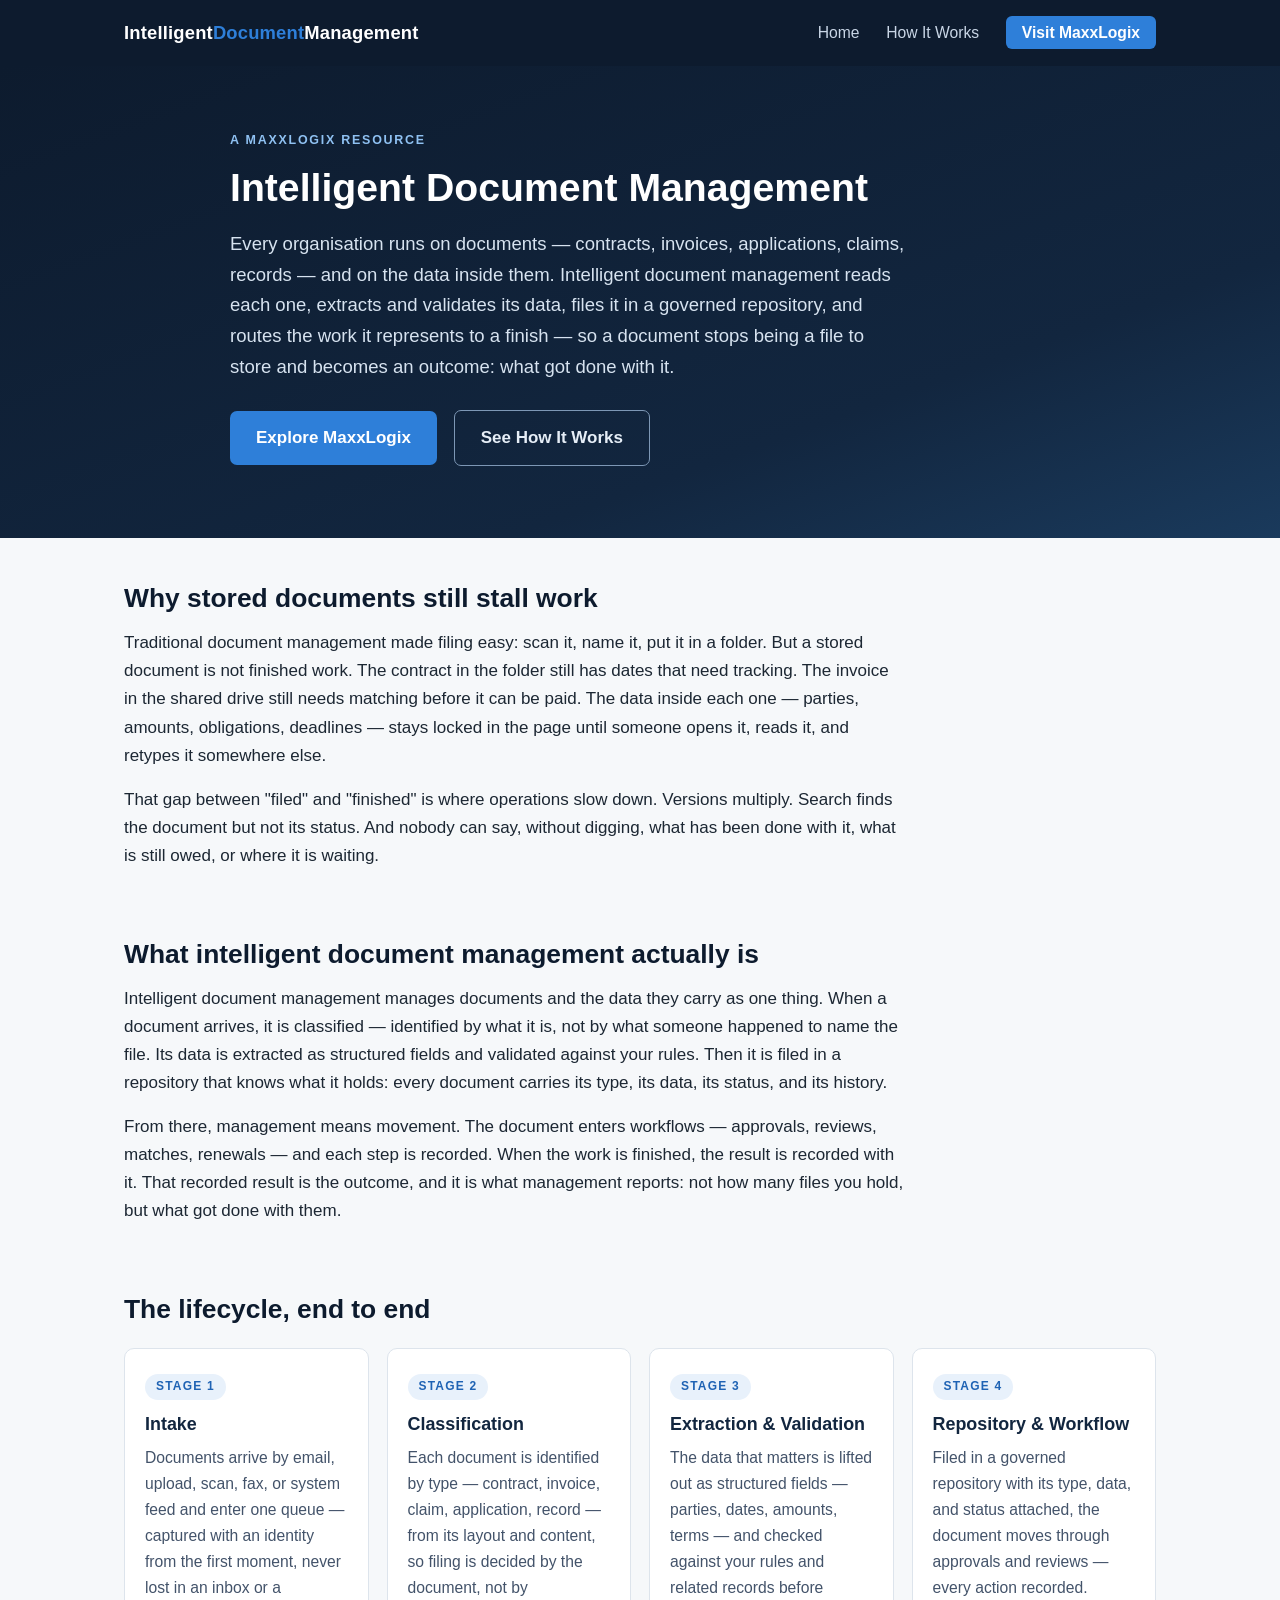
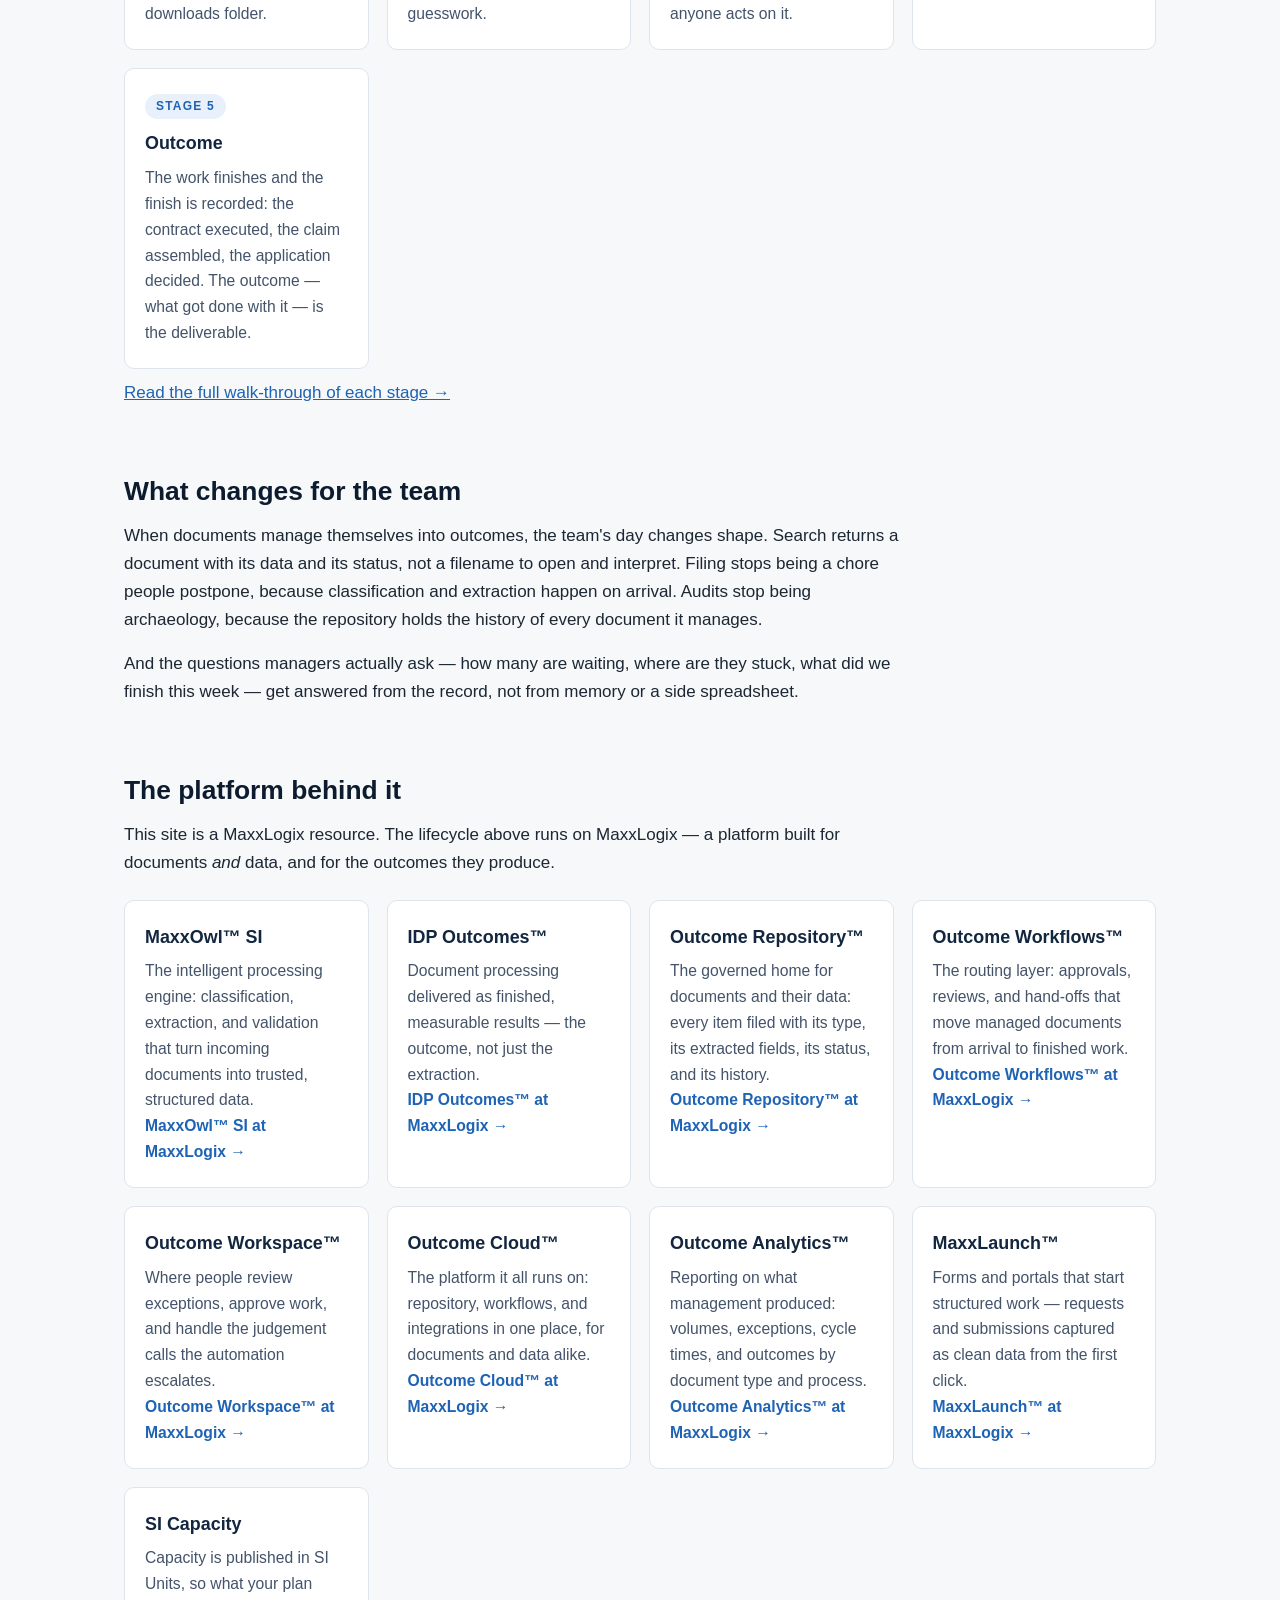
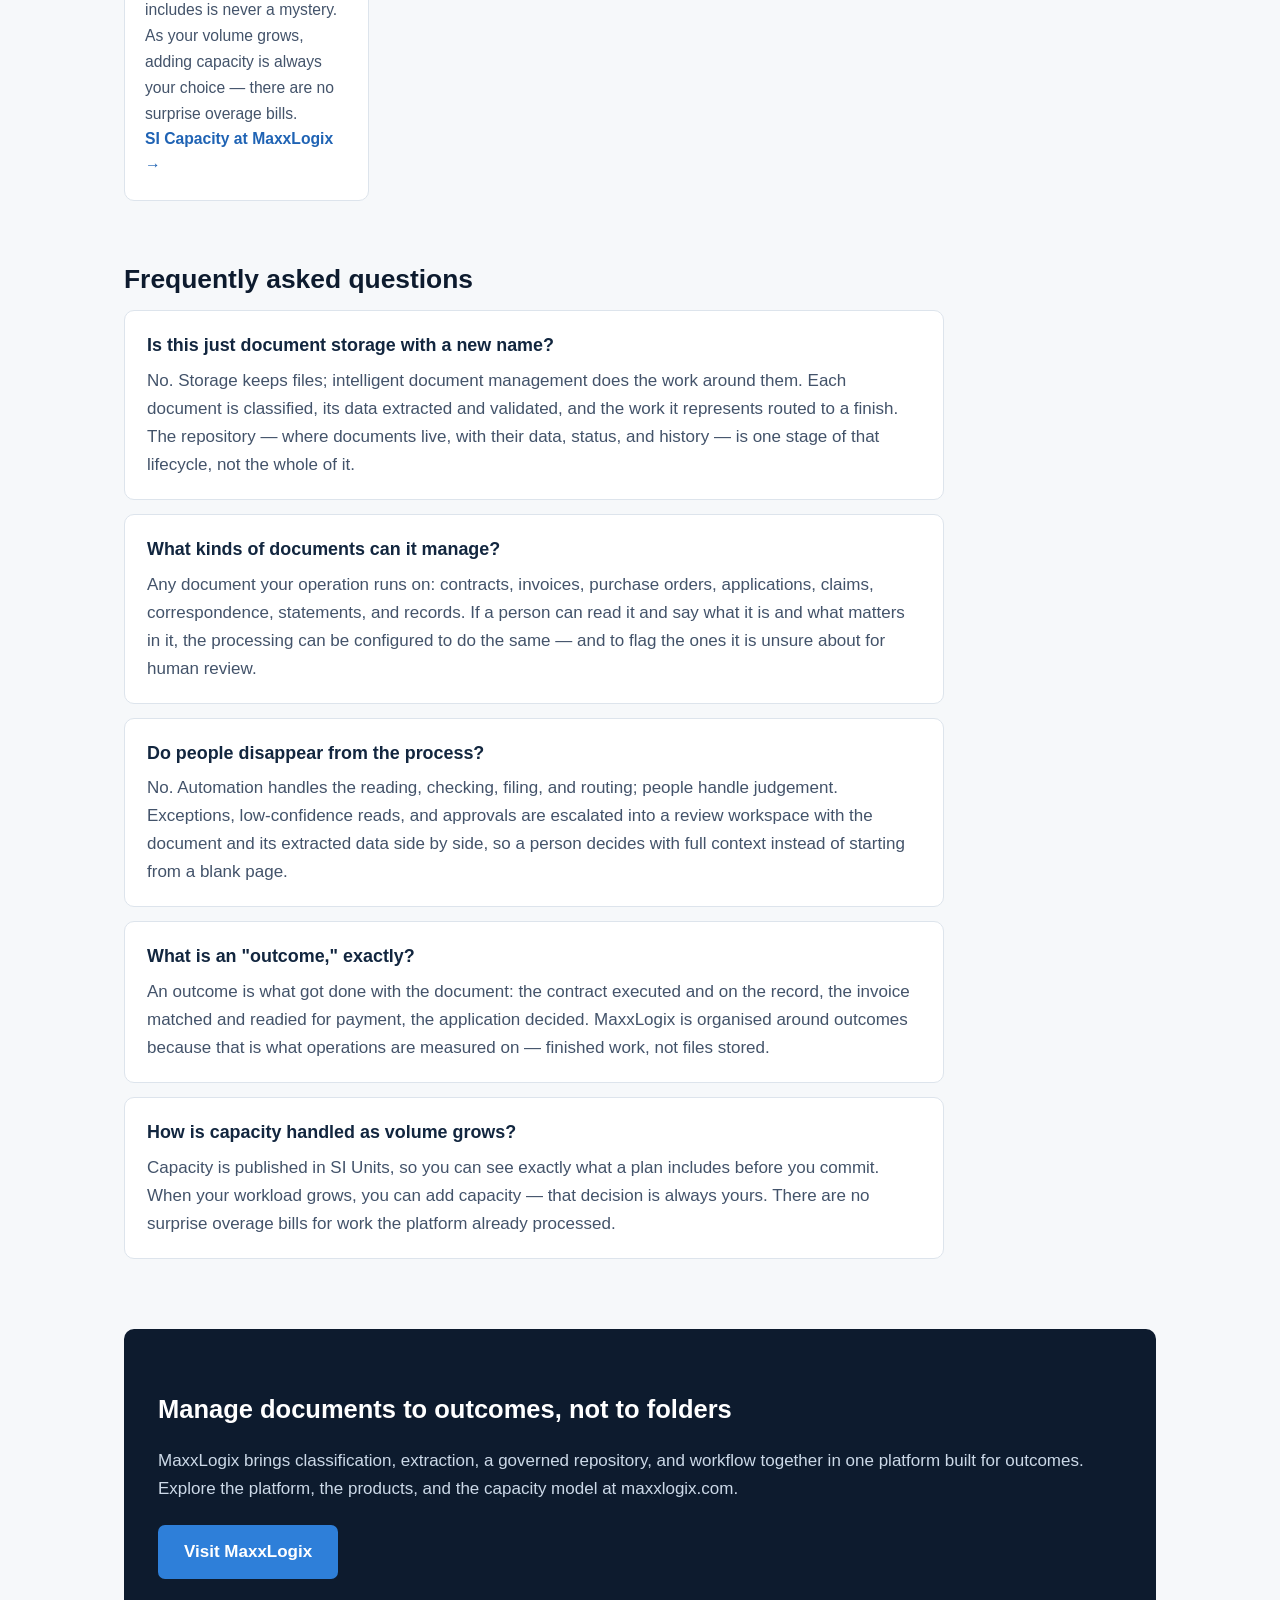
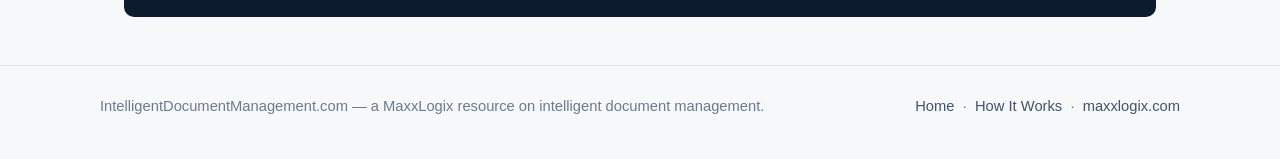
==== index.html @ 2f9897d3 "Add files via upload" ====
<!DOCTYPE html>
<html lang="en">
<head>
<meta charset="UTF-8">
<meta name="viewport" content="width=device-width, initial-scale=1.0">
<title>Intelligent Document Management: Documents and Data, Managed as Outcomes | Intelligent Document Management</title>
<meta name="description" content="Intelligent document management classifies, extracts, and validates every document, files it in a governed repository, and routes the work to a finished outcome. See how it runs on MaxxLogix.">
<link rel="canonical" href="https://intelligentdocumentmanagement.com/">
<meta property="og:type" content="website">
<meta property="og:site_name" content="Intelligent Document Management">
<meta property="og:title" content="Intelligent Document Management: Documents and Data, Managed as Outcomes">
<meta property="og:description" content="Documents arrive. Outcomes get delivered. How intelligent document management closes the gap between filing a document and finishing the work it represents.">
<meta property="og:url" content="https://intelligentdocumentmanagement.com/">
<meta name="twitter:card" content="summary">
<link rel="stylesheet" href="style.css">
</head>
<body>

<header class="site-header">
  <div class="header-inner">
    <a class="wordmark" href="index.html">Intelligent<span>Document</span>Management</a>
    <nav class="main-nav">
      <a href="index.html">Home</a>
      <a href="how-it-works.html">How It Works</a>
      <a class="nav-cta" href="https://maxxlogix.com">Visit MaxxLogix</a>
    </nav>
  </div>
</header>

<div class="hero">
  <div class="hero-inner">
    <p class="eyebrow">A MaxxLogix Resource</p>
    <h1>Intelligent Document Management</h1>
    <p class="lede">Every organisation runs on documents — contracts, invoices, applications, claims, records — and on the data inside them. Intelligent document management reads each one, extracts and validates its data, files it in a governed repository, and routes the work it represents to a finish — so a document stops being a file to store and becomes an outcome: what got done with it.</p>
    <a class="btn" href="https://maxxlogix.com">Explore MaxxLogix</a>
    <a class="btn ghost" href="how-it-works.html">See How It Works</a>
  </div>
</div>

<main>

  <section>
    <h2>Why stored documents still stall work</h2>
    <p>Traditional document management made filing easy: scan it, name it, put it in a folder. But a stored document is not finished work. The contract in the folder still has dates that need tracking. The invoice in the shared drive still needs matching before it can be paid. The data inside each one — parties, amounts, obligations, deadlines — stays locked in the page until someone opens it, reads it, and retypes it somewhere else.</p>
    <p>That gap between "filed" and "finished" is where operations slow down. Versions multiply. Search finds the document but not its status. And nobody can say, without digging, what has been done with it, what is still owed, or where it is waiting.</p>
  </section>

  <section>
    <h2>What intelligent document management actually is</h2>
    <p>Intelligent document management manages documents and the data they carry as one thing. When a document arrives, it is classified — identified by what it is, not by what someone happened to name the file. Its data is extracted as structured fields and validated against your rules. Then it is filed in a repository that knows what it holds: every document carries its type, its data, its status, and its history.</p>
    <p>From there, management means movement. The document enters workflows — approvals, reviews, matches, renewals — and each step is recorded. When the work is finished, the result is recorded with it. That recorded result is the outcome, and it is what management reports: not how many files you hold, but what got done with them.</p>
  </section>

  <section>
    <h2>The lifecycle, end to end</h2>
    <div class="grid">
      <div class="card">
        <span class="step">Stage 1</span>
        <h3>Intake</h3>
        <p>Documents arrive by email, upload, scan, fax, or system feed and enter one queue — captured with an identity from the first moment, never lost in an inbox or a downloads folder.</p>
      </div>
      <div class="card">
        <span class="step">Stage 2</span>
        <h3>Classification</h3>
        <p>Each document is identified by type — contract, invoice, claim, application, record — from its layout and content, so filing is decided by the document, not by guesswork.</p>
      </div>
      <div class="card">
        <span class="step">Stage 3</span>
        <h3>Extraction &amp; Validation</h3>
        <p>The data that matters is lifted out as structured fields — parties, dates, amounts, terms — and checked against your rules and related records before anyone acts on it.</p>
      </div>
      <div class="card">
        <span class="step">Stage 4</span>
        <h3>Repository &amp; Workflow</h3>
        <p>Filed in a governed repository with its type, data, and status attached, the document moves through approvals and reviews — every action recorded.</p>
      </div>
      <div class="card">
        <span class="step">Stage 5</span>
        <h3>Outcome</h3>
        <p>The work finishes and the finish is recorded: the contract executed, the claim assembled, the application decided. The outcome — what got done with it — is the deliverable.</p>
      </div>
    </div>
    <p><a href="how-it-works.html">Read the full walk-through of each stage &rarr;</a></p>
  </section>

  <section>
    <h2>What changes for the team</h2>
    <p>When documents manage themselves into outcomes, the team's day changes shape. Search returns a document with its data and its status, not a filename to open and interpret. Filing stops being a chore people postpone, because classification and extraction happen on arrival. Audits stop being archaeology, because the repository holds the history of every document it manages.</p>
    <p>And the questions managers actually ask — how many are waiting, where are they stuck, what did we finish this week — get answered from the record, not from memory or a side spreadsheet.</p>
  </section>

  <section>
    <h2>The platform behind it</h2>
    <p class="narrow">This site is a MaxxLogix resource. The lifecycle above runs on MaxxLogix — a platform built for documents <em>and</em> data, and for the outcomes they produce.</p>
    <div class="grid">
      <div class="card">
        <h3>MaxxOwl&trade; SI</h3>
        <p>The intelligent processing engine: classification, extraction, and validation that turn incoming documents into trusted, structured data.</p>
        <p><a href="https://maxxlogix.com/maxxowl-si/">MaxxOwl&trade; SI at MaxxLogix &rarr;</a></p>
      </div>
      <div class="card">
        <h3>IDP Outcomes&trade;</h3>
        <p>Document processing delivered as finished, measurable results — the outcome, not just the extraction.</p>
        <p><a href="https://maxxlogix.com/idp-outcomes/">IDP Outcomes&trade; at MaxxLogix &rarr;</a></p>
      </div>
      <div class="card">
        <h3>Outcome Repository&trade;</h3>
        <p>The governed home for documents and their data: every item filed with its type, its extracted fields, its status, and its history.</p>
        <p><a href="https://maxxlogix.com/outcome-repository/">Outcome Repository&trade; at MaxxLogix &rarr;</a></p>
      </div>
      <div class="card">
        <h3>Outcome Workflows&trade;</h3>
        <p>The routing layer: approvals, reviews, and hand-offs that move managed documents from arrival to finished work.</p>
        <p><a href="https://maxxlogix.com/outcome-workflows/">Outcome Workflows&trade; at MaxxLogix &rarr;</a></p>
      </div>
      <div class="card">
        <h3>Outcome Workspace&trade;</h3>
        <p>Where people review exceptions, approve work, and handle the judgement calls the automation escalates.</p>
        <p><a href="https://maxxlogix.com/outcome-workspace/">Outcome Workspace&trade; at MaxxLogix &rarr;</a></p>
      </div>
      <div class="card">
        <h3>Outcome Cloud&trade;</h3>
        <p>The platform it all runs on: repository, workflows, and integrations in one place, for documents and data alike.</p>
        <p><a href="https://maxxlogix.com/outcome-cloud/">Outcome Cloud&trade; at MaxxLogix &rarr;</a></p>
      </div>
      <div class="card">
        <h3>Outcome Analytics&trade;</h3>
        <p>Reporting on what management produced: volumes, exceptions, cycle times, and outcomes by document type and process.</p>
        <p><a href="https://maxxlogix.com/outcome-analytics/">Outcome Analytics&trade; at MaxxLogix &rarr;</a></p>
      </div>
      <div class="card">
        <h3>MaxxLaunch&trade;</h3>
        <p>Forms and portals that start structured work — requests and submissions captured as clean data from the first click.</p>
        <p><a href="https://maxxlogix.com/maxxlaunch/">MaxxLaunch&trade; at MaxxLogix &rarr;</a></p>
      </div>
      <div class="card">
        <h3>SI Capacity</h3>
        <p>Capacity is published in SI Units, so what your plan includes is never a mystery. As your volume grows, adding capacity is always your choice — there are no surprise overage bills.</p>
        <p><a href="https://maxxlogix.com/si-capacity/">SI Capacity at MaxxLogix &rarr;</a></p>
      </div>
    </div>
  </section>

  <section>
    <h2>Frequently asked questions</h2>

    <div class="faq-item">
      <h3>Is this just document storage with a new name?</h3>
      <p>No. Storage keeps files; intelligent document management does the work around them. Each document is classified, its data extracted and validated, and the work it represents routed to a finish. The repository — where documents live, with their data, status, and history — is one stage of that lifecycle, not the whole of it.</p>
    </div>

    <div class="faq-item">
      <h3>What kinds of documents can it manage?</h3>
      <p>Any document your operation runs on: contracts, invoices, purchase orders, applications, claims, correspondence, statements, and records. If a person can read it and say what it is and what matters in it, the processing can be configured to do the same — and to flag the ones it is unsure about for human review.</p>
    </div>

    <div class="faq-item">
      <h3>Do people disappear from the process?</h3>
      <p>No. Automation handles the reading, checking, filing, and routing; people handle judgement. Exceptions, low-confidence reads, and approvals are escalated into a review workspace with the document and its extracted data side by side, so a person decides with full context instead of starting from a blank page.</p>
    </div>

    <div class="faq-item">
      <h3>What is an "outcome," exactly?</h3>
      <p>An outcome is what got done with the document: the contract executed and on the record, the invoice matched and readied for payment, the application decided. MaxxLogix is organised around outcomes because that is what operations are measured on — finished work, not files stored.</p>
    </div>

    <div class="faq-item">
      <h3>How is capacity handled as volume grows?</h3>
      <p>Capacity is published in SI Units, so you can see exactly what a plan includes before you commit. When your workload grows, you can add capacity — that decision is always yours. There are no surprise overage bills for work the platform already processed.</p>
    </div>
  </section>

  <div class="cta-band">
    <h2>Manage documents to outcomes, not to folders</h2>
    <p>MaxxLogix brings classification, extraction, a governed repository, and workflow together in one platform built for outcomes. Explore the platform, the products, and the capacity model at maxxlogix.com.</p>
    <a class="btn" href="https://maxxlogix.com">Visit MaxxLogix</a>
  </div>

</main>

<footer class="site-footer">
  <div class="footer-inner">
    <span>IntelligentDocumentManagement.com — a MaxxLogix resource on intelligent document management.</span>
    <span><a href="index.html">Home</a> &nbsp;·&nbsp; <a href="how-it-works.html">How It Works</a> &nbsp;·&nbsp; <a href="https://maxxlogix.com">maxxlogix.com</a></span>
  </div>
</footer>

</body>
</html>
---- style.css ----
/* Intelligent Document Management — microsite styles
   Palette: deep navy / slate with a single steel-blue accent.
   No external assets. System font stack only. */

:root {
  --navy: #0d1b2e;
  --navy-2: #12263f;
  --slate: #43536a;
  --slate-light: #6b7a8f;
  --ink: #1c2733;
  --bg: #f6f8fa;
  --card: #ffffff;
  --line: #dde4ec;
  --accent: #2e7fd9;
  --accent-dark: #1f63b4;
  --radius: 10px;
}

* { box-sizing: border-box; }

html { scroll-behavior: smooth; }

body {
  margin: 0;
  font-family: -apple-system, BlinkMacSystemFont, "Segoe UI", Roboto,
    "Helvetica Neue", Arial, sans-serif;
  color: var(--ink);
  background: var(--bg);
  line-height: 1.65;
  font-size: 17px;
}

a { color: var(--accent-dark); }
a:hover { color: var(--accent); }

/* ---------- Header ---------- */
.site-header {
  background: var(--navy);
  color: #fff;
}
.header-inner {
  max-width: 1080px;
  margin: 0 auto;
  padding: 18px 24px;
  display: flex;
  flex-wrap: wrap;
  align-items: center;
  justify-content: space-between;
  gap: 12px;
}
.wordmark {
  color: #fff;
  text-decoration: none;
  font-weight: 700;
  font-size: 1.15rem;
  letter-spacing: 0.01em;
}
.wordmark span { color: var(--accent); }
.main-nav a {
  color: #c9d6e6;
  text-decoration: none;
  margin-left: 22px;
  font-size: 0.98rem;
}
.main-nav a:hover { color: #fff; }
.main-nav a.nav-cta {
  background: var(--accent);
  color: #fff;
  padding: 8px 16px;
  border-radius: 6px;
  font-weight: 600;
}
.main-nav a.nav-cta:hover { background: var(--accent-dark); }

/* ---------- Hero ---------- */
.hero {
  background: linear-gradient(160deg, var(--navy) 0%, var(--navy-2) 70%, #1a3a5c 100%);
  color: #fff;
  padding: 64px 24px 72px;
}
.hero-inner { max-width: 820px; margin: 0 auto; }
.hero .eyebrow {
  text-transform: uppercase;
  letter-spacing: 0.14em;
  font-size: 0.78rem;
  font-weight: 700;
  color: #8fc1f2;
  margin: 0 0 14px;
}
.hero h1 {
  font-size: 2.45rem;
  line-height: 1.18;
  margin: 0 0 18px;
  font-weight: 750;
}
.hero p.lede {
  font-size: 1.16rem;
  color: #d7e3f0;
  margin: 0 0 28px;
  max-width: 680px;
}
.btn {
  display: inline-block;
  background: var(--accent);
  color: #fff;
  text-decoration: none;
  font-weight: 600;
  padding: 13px 26px;
  border-radius: 7px;
  margin-right: 12px;
}
.btn:hover { background: var(--accent-dark); color: #fff; }
.btn.ghost {
  background: transparent;
  border: 1px solid #7d97b5;
  color: #e6eef7;
}
.btn.ghost:hover { border-color: #fff; color: #fff; }

/* ---------- Layout ---------- */
main { max-width: 1080px; margin: 0 auto; padding: 0 24px; }
section { padding: 44px 0 8px; }
section h2 {
  font-size: 1.65rem;
  line-height: 1.25;
  color: var(--navy);
  margin: 0 0 14px;
}
section h3 { color: var(--navy-2); margin: 0 0 8px; font-size: 1.12rem; }
section p { max-width: 780px; margin: 0 0 16px; }
.narrow { max-width: 780px; }

/* ---------- Stage / card grids ---------- */
.grid {
  display: grid;
  grid-template-columns: repeat(auto-fit, minmax(230px, 1fr));
  gap: 18px;
  margin: 22px 0 10px;
}
.card {
  background: var(--card);
  border: 1px solid var(--line);
  border-radius: var(--radius);
  padding: 22px 20px;
}
.card .step {
  display: inline-block;
  font-size: 0.75rem;
  font-weight: 700;
  letter-spacing: 0.1em;
  text-transform: uppercase;
  color: var(--accent-dark);
  background: #e8f1fb;
  border-radius: 20px;
  padding: 3px 11px;
  margin-bottom: 10px;
}
.card p { margin: 0; font-size: 0.98rem; color: var(--slate); }
.card h3 { margin-bottom: 6px; }
.card a { font-weight: 600; text-decoration: none; }
.card a:hover { text-decoration: underline; }

/* ---------- Deep-dive stage list (how it works) ---------- */
.stage-list { max-width: 820px; }
.stage-block {
  background: var(--card);
  border: 1px solid var(--line);
  border-left: 4px solid var(--accent);
  border-radius: var(--radius);
  padding: 22px 24px;
  margin-bottom: 16px;
}
.stage-block p { margin: 0 0 10px; }
.stage-block p:last-child { margin-bottom: 0; }

/* ---------- FAQ ---------- */
.faq-item {
  background: var(--card);
  border: 1px solid var(--line);
  border-radius: var(--radius);
  padding: 20px 22px;
  margin-bottom: 14px;
  max-width: 820px;
}
.faq-item h3 { margin-bottom: 6px; }
.faq-item p { margin: 0; color: var(--slate); }

/* ---------- CTA band ---------- */
.cta-band {
  background: var(--navy);
  color: #fff;
  border-radius: var(--radius);
  padding: 38px 34px;
  margin: 48px 0;
  text-align: left;
}
.cta-band h2 { color: #fff; margin-bottom: 10px; }
.cta-band p { color: #ccd9e8; margin-bottom: 22px; }

/* ---------- Footer ---------- */
.site-footer {
  border-top: 1px solid var(--line);
  margin-top: 24px;
  padding: 28px 24px 40px;
  color: var(--slate-light);
  font-size: 0.92rem;
}
.footer-inner {
  max-width: 1080px;
  margin: 0 auto;
  display: flex;
  flex-wrap: wrap;
  gap: 10px 28px;
  justify-content: space-between;
}
.site-footer a { color: var(--slate); text-decoration: none; }
.site-footer a:hover { text-decoration: underline; }

/* ---------- Breadcrumb (subpage) ---------- */
.crumb { padding: 22px 0 0; font-size: 0.92rem; color: var(--slate-light); }
.crumb a { text-decoration: none; }
.crumb a:hover { text-decoration: underline; }
.page-head { padding-top: 18px; }
.page-head h1 { font-size: 2.05rem; color: var(--navy); line-height: 1.22; margin: 0 0 12px; }
.page-head p.lede { font-size: 1.1rem; color: var(--slate); max-width: 760px; }

/* ---------- Responsive ---------- */
@media (max-width: 640px) {
  body { font-size: 16px; }
  .hero { padding: 44px 20px 52px; }
  .hero h1 { font-size: 1.85rem; }
  .page-head h1 { font-size: 1.6rem; }
  section h2 { font-size: 1.4rem; }
  .main-nav a { margin-left: 14px; }
  .btn { display: block; text-align: center; margin: 0 0 10px; }
  .cta-band { padding: 28px 22px; }
}
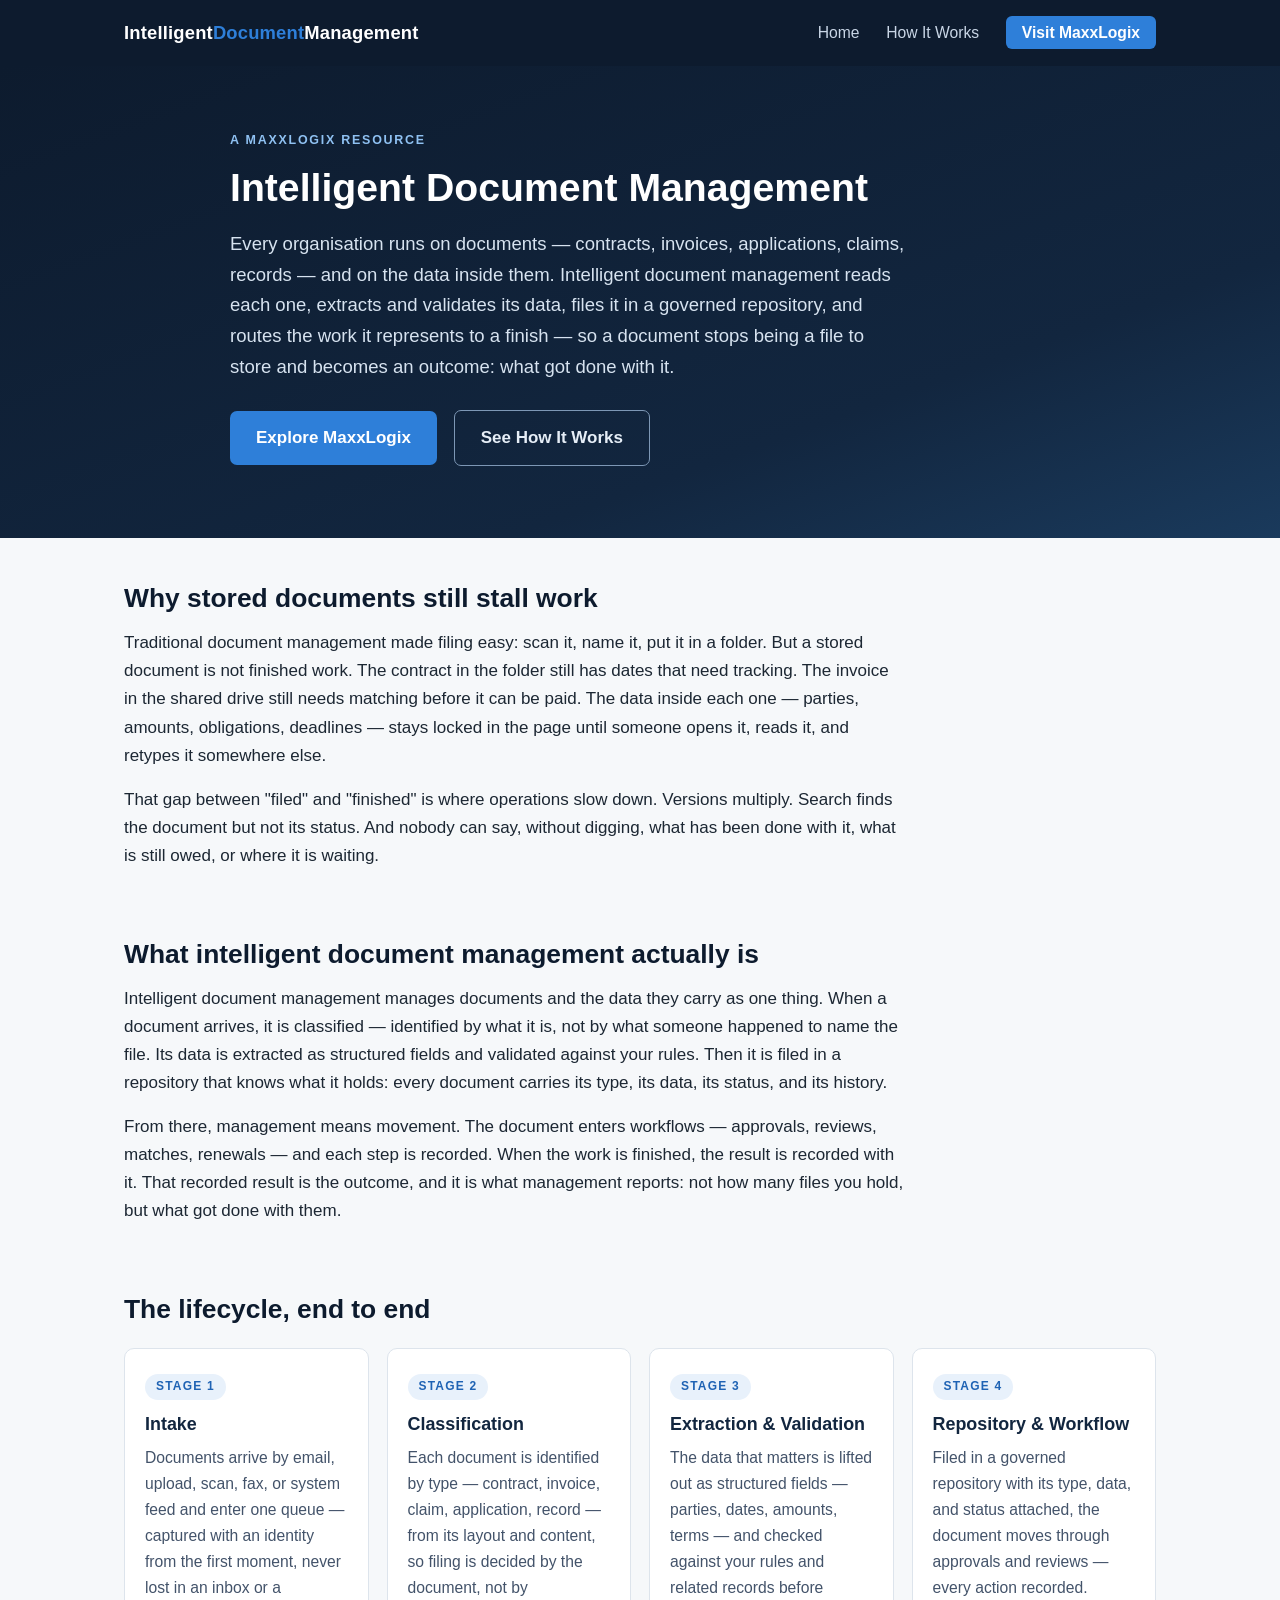
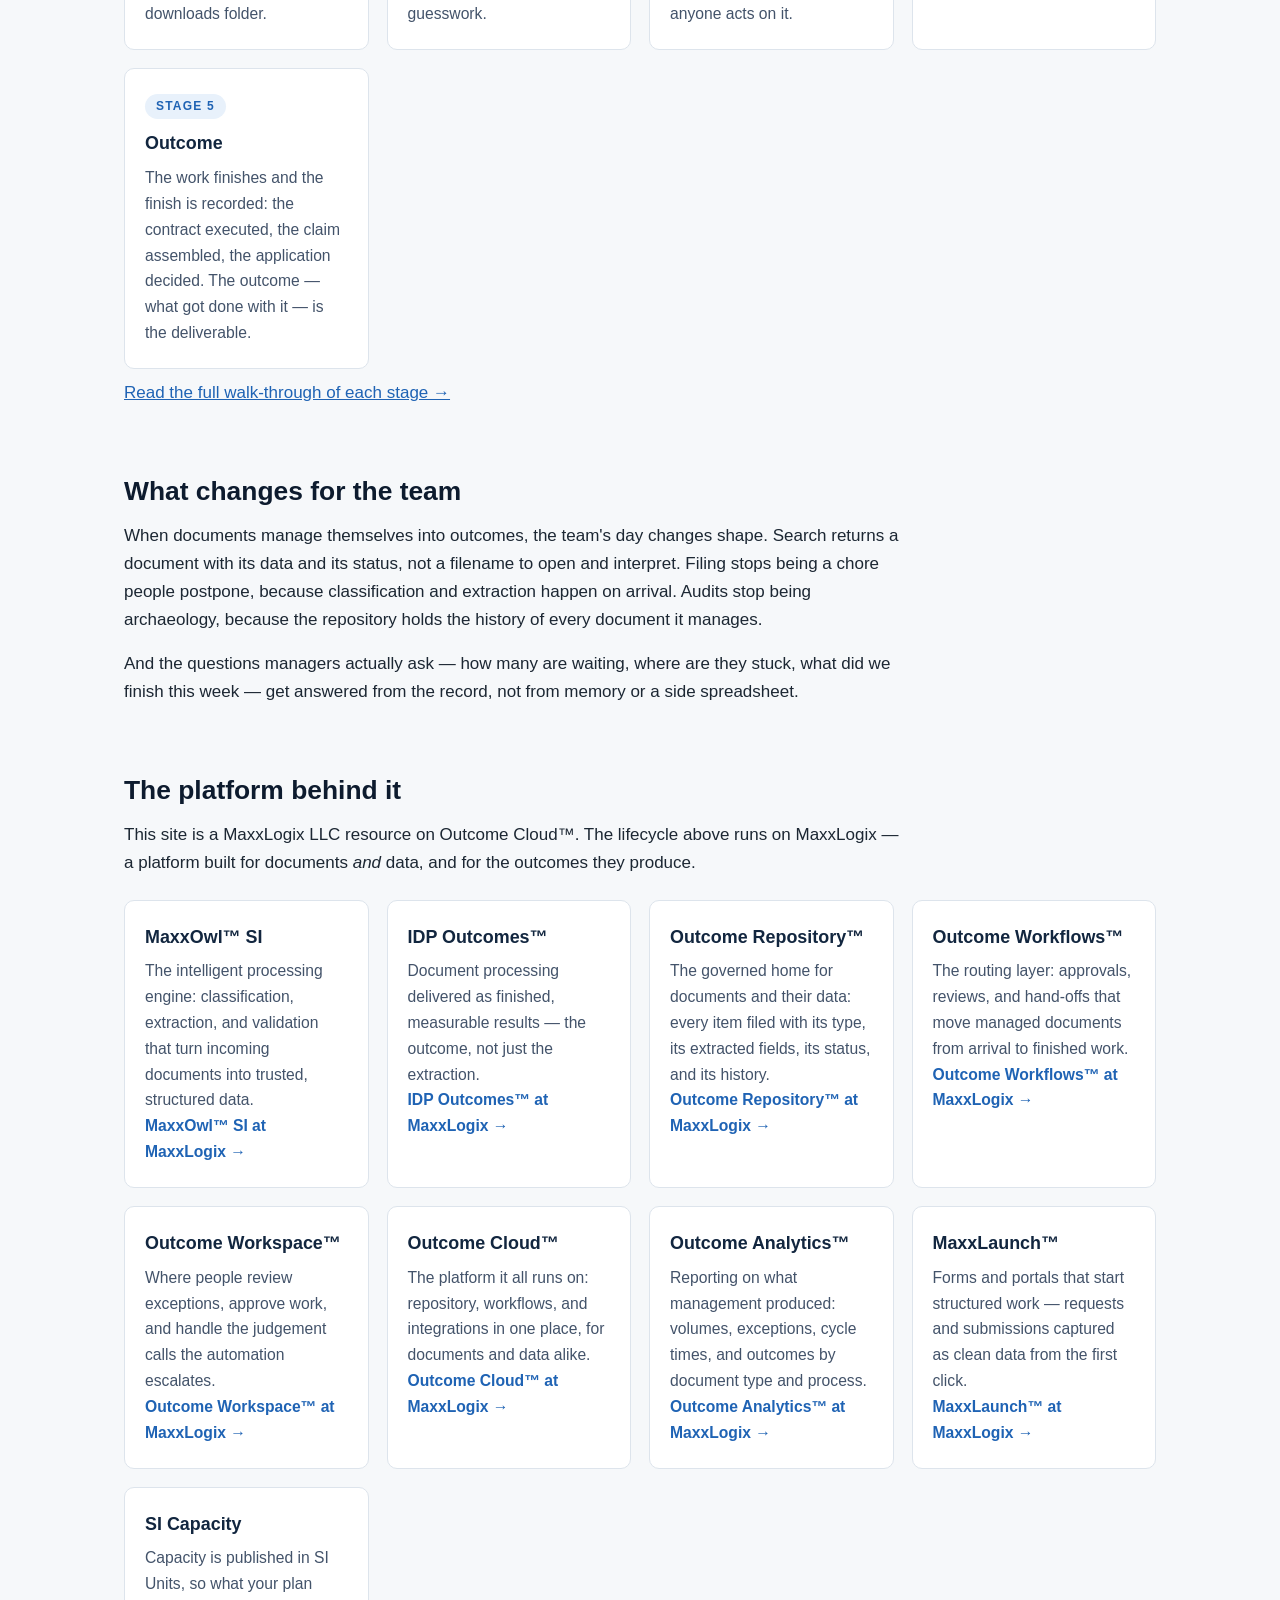
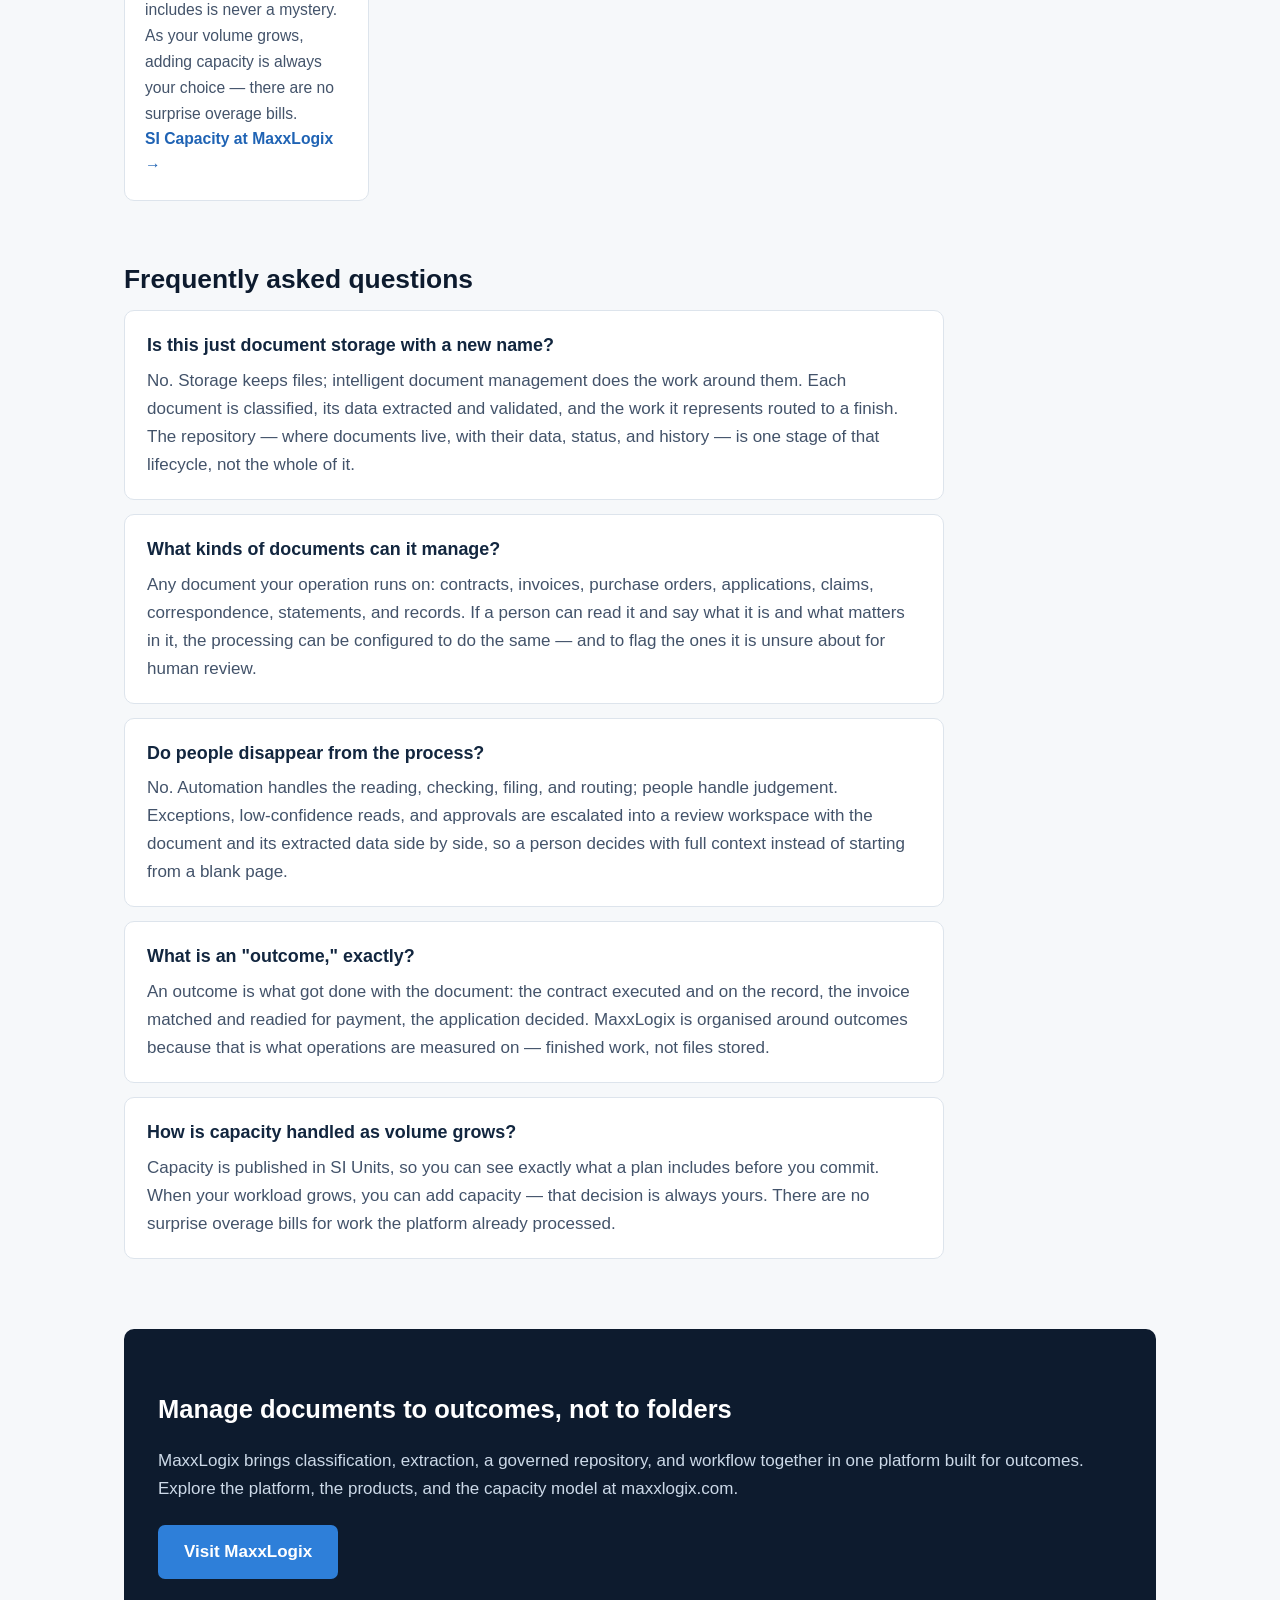
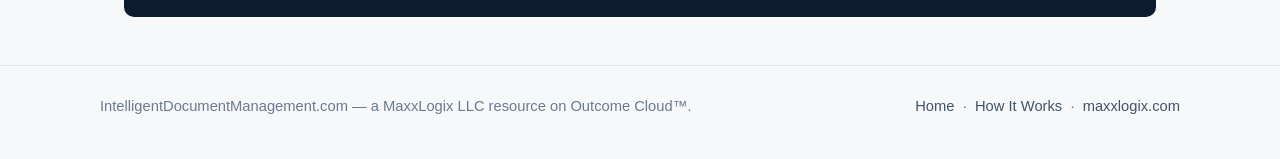
==== commit 5c289098: "Update footer attribution to MaxxLogix LLC resource on Outcome Cloud" ====
--- a/index.html
+++ b/index.html
@@ -91,7 +91,7 @@
 
   <section>
     <h2>The platform behind it</h2>
-    <p class="narrow">This site is a MaxxLogix resource. The lifecycle above runs on MaxxLogix — a platform built for documents <em>and</em> data, and for the outcomes they produce.</p>
+    <p class="narrow">This site is a MaxxLogix LLC resource on Outcome Cloud&trade;. The lifecycle above runs on MaxxLogix — a platform built for documents <em>and</em> data, and for the outcomes they produce.</p>
     <div class="grid">
       <div class="card">
         <h3>MaxxOwl&trade; SI</h3>
@@ -180,7 +180,7 @@
 
 <footer class="site-footer">
   <div class="footer-inner">
-    <span>IntelligentDocumentManagement.com — a MaxxLogix resource on intelligent document management.</span>
+    <span>IntelligentDocumentManagement.com — a MaxxLogix LLC resource on Outcome Cloud&trade;.</span>
     <span><a href="index.html">Home</a> &nbsp;·&nbsp; <a href="how-it-works.html">How It Works</a> &nbsp;·&nbsp; <a href="https://maxxlogix.com">maxxlogix.com</a></span>
   </div>
 </footer>
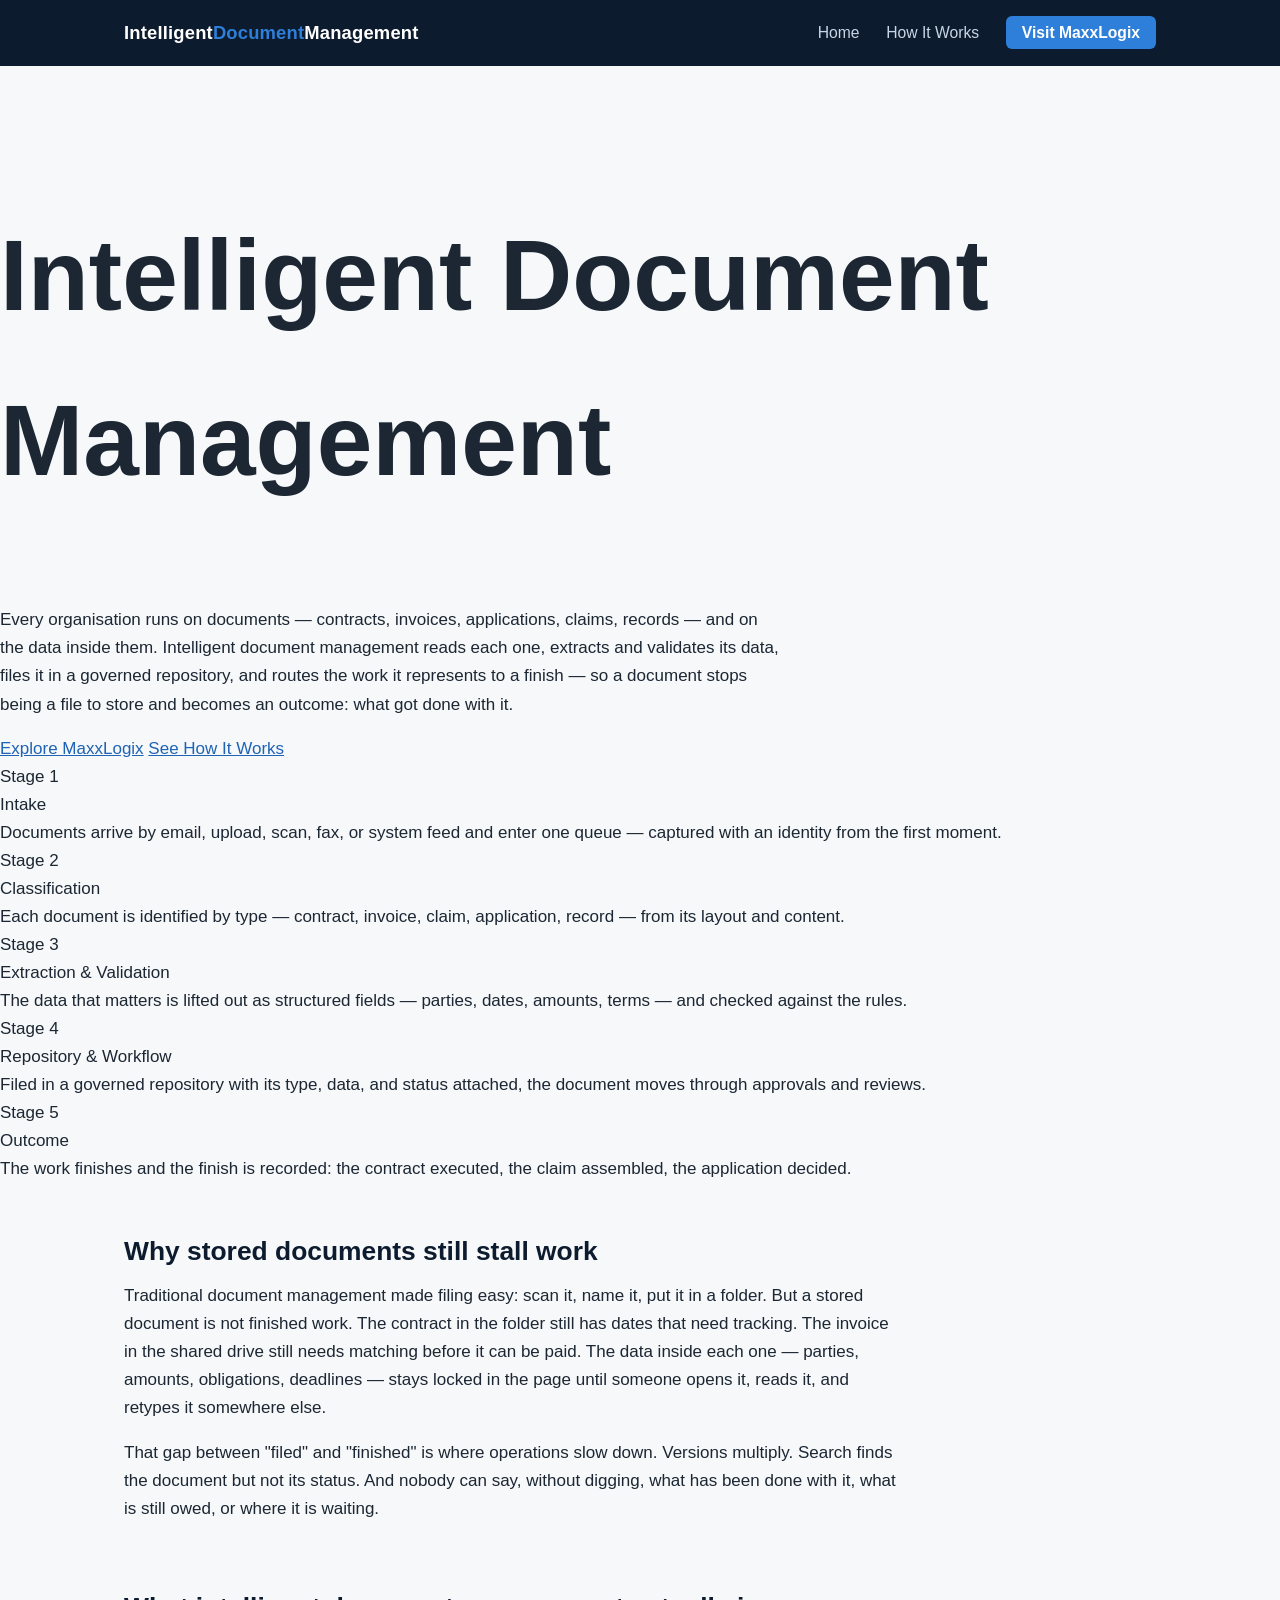
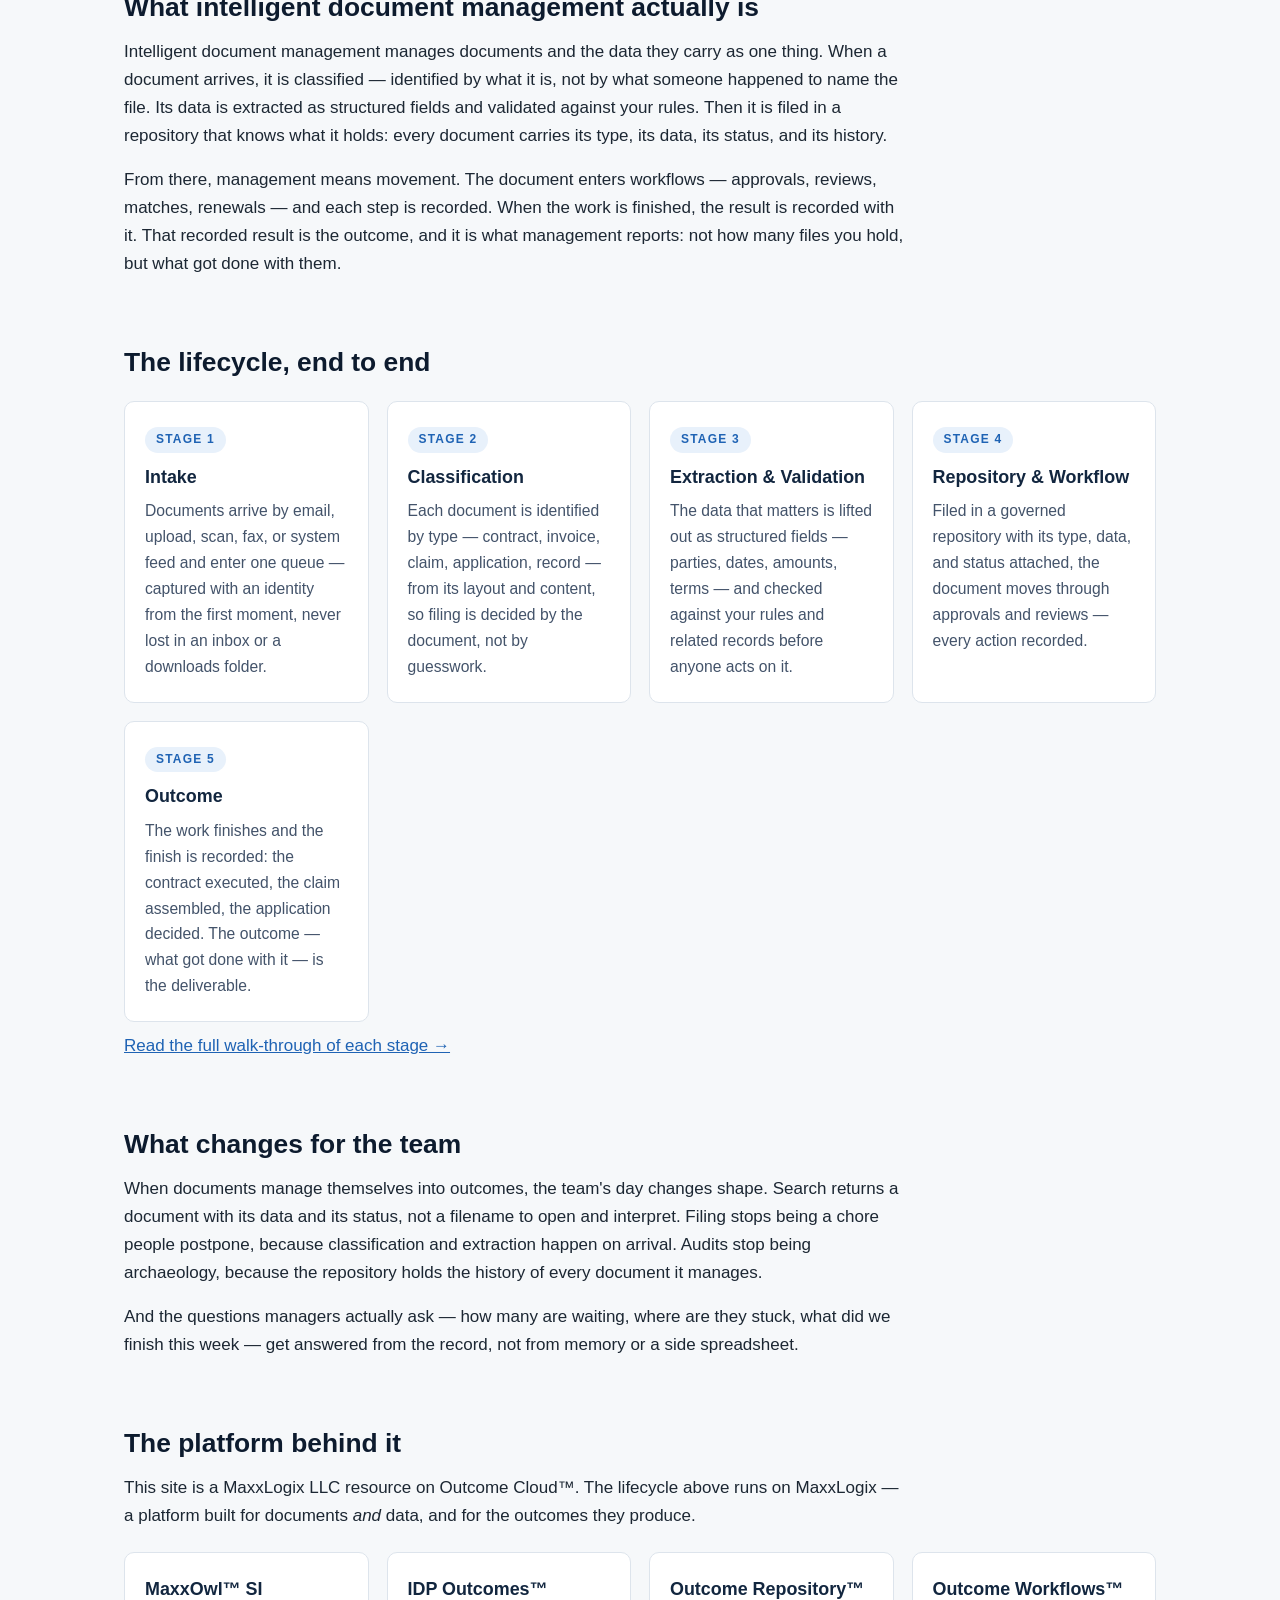
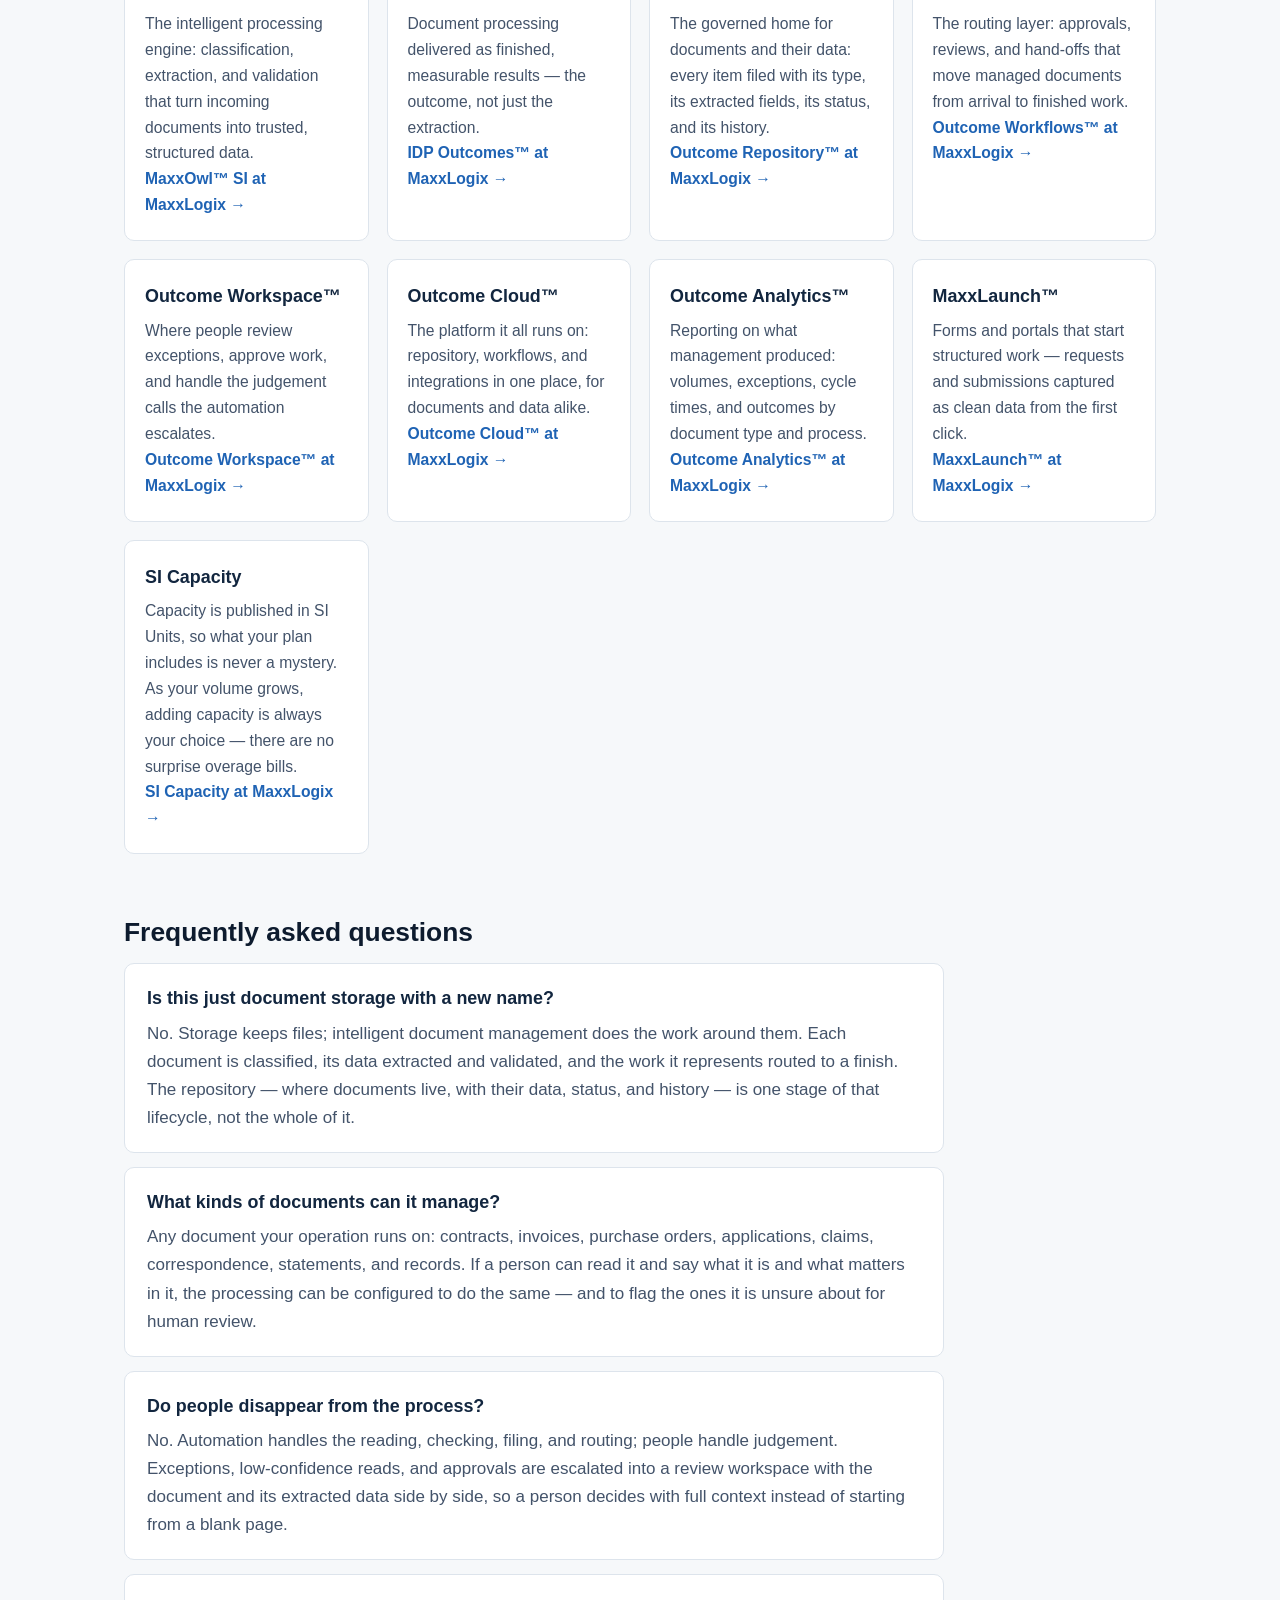
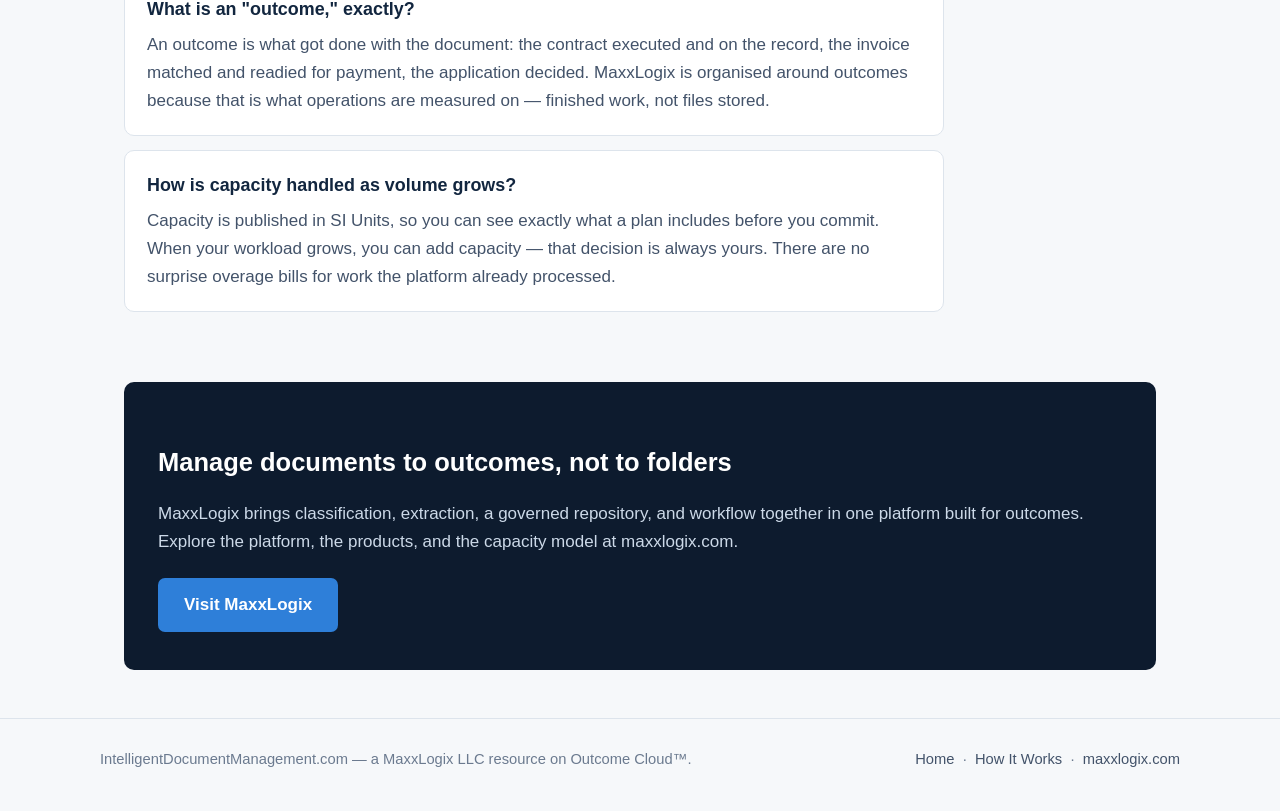
==== commit 76379f83: "Hero refresh: bold hero redesign (approved 2026-11-17)" ====
--- a/index.html
+++ b/index.html
@@ -27,15 +27,27 @@
   </div>
 </header>
 
-<div class="hero">
-  <div class="hero-inner">
-    <p class="eyebrow">A MaxxLogix Resource</p>
-    <h1>Intelligent Document Management</h1>
-    <p class="lede">Every organisation runs on documents — contracts, invoices, applications, claims, records — and on the data inside them. Intelligent document management reads each one, extracts and validates its data, files it in a governed repository, and routes the work it represents to a finish — so a document stops being a file to store and becomes an outcome: what got done with it.</p>
-    <a class="btn" href="https://maxxlogix.com">Explore MaxxLogix</a>
-    <a class="btn ghost" href="how-it-works.html">See How It Works</a>
-  </div>
-</div>
+<section class="bh">
+  <div class="bh-wrap">
+    <div class="bh-grid">
+      <div>
+        <h1 class="bh-h1" style="font-size:100px">Intelligent <span class="bh-a">Document</span> Management</h1>
+        <p class="bh-lede">Every organisation runs on documents — contracts, invoices, applications, claims, records — and on the data inside them. Intelligent document management reads each one, extracts and validates its data, files it in a governed repository, and routes the work it represents to a finish — so a document stops being a file to store and becomes an outcome: what got done with it.</p>
+        <div class="bh-actions">
+          <a class="bh-btn" href="https://maxxlogix.com">Explore MaxxLogix</a>
+          <a class="bh-link2" href="how-it-works.html">See How It Works</a>
+        </div>
+      </div>
+      <div class="bh-path" aria-label="The path, end to end">
+        <div class="bh-stage bh-s1"><div class="bh-n">Stage 1</div><div class="bh-t">Intake</div><div class="bh-d">Documents arrive by email, upload, scan, fax, or system feed and enter one queue — captured with an identity from the first moment.</div></div>
+        <div class="bh-stage bh-s2"><div class="bh-n">Stage 2</div><div class="bh-t">Classification</div><div class="bh-d">Each document is identified by type — contract, invoice, claim, application, record — from its layout and content.</div></div>
+        <div class="bh-stage bh-s3"><div class="bh-n">Stage 3</div><div class="bh-t">Extraction &amp; Validation</div><div class="bh-d">The data that matters is lifted out as structured fields — parties, dates, amounts, terms — and checked against the rules.</div></div>
+        <div class="bh-stage bh-s4"><div class="bh-n">Stage 4</div><div class="bh-t">Repository &amp; Workflow</div><div class="bh-d">Filed in a governed repository with its type, data, and status attached, the document moves through approvals and reviews.</div></div>
+        <div class="bh-stage bh-s5"><div class="bh-n">Stage 5</div><div class="bh-t">Outcome</div><div class="bh-d">The work finishes and the finish is recorded: the contract executed, the claim assembled, the application decided.</div></div>
+      </div>
+    </div>
+  </div>
+</section>
 
 <main>
 
